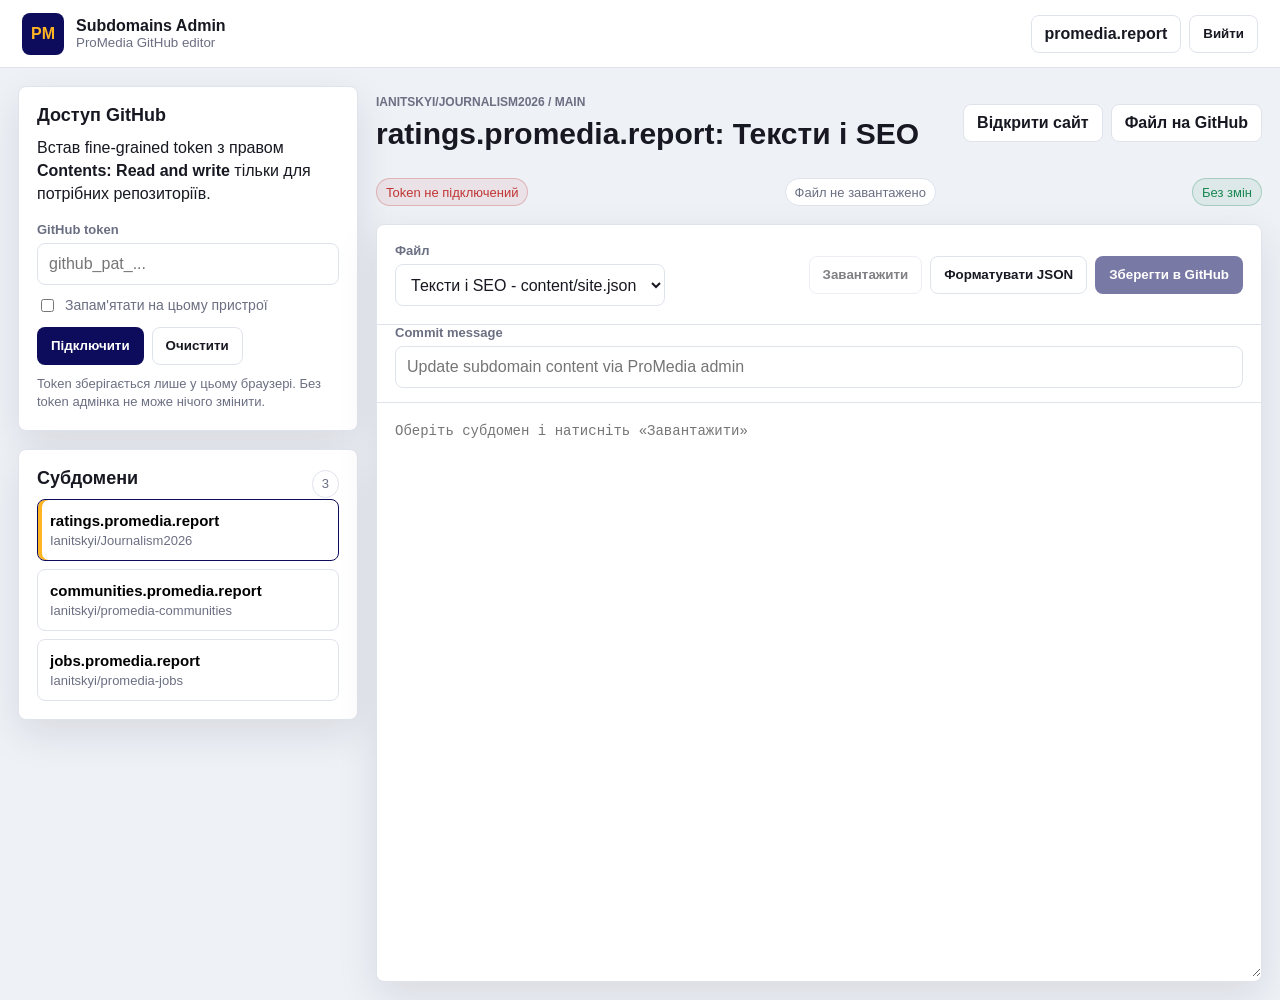
==== index.html @ a7ae4b96 "Create ProMedia subdomains admin" ====
<!doctype html>
<html lang="uk">
<head>
<meta charset="utf-8" />
<meta name="viewport" content="width=device-width, initial-scale=1" />
<meta name="robots" content="noindex,nofollow" />
<title>ProMedia Subdomains Admin</title>
<meta name="description" content="Internal editor for ProMedia GitHub-hosted subdomain content." />
<link rel="stylesheet" href="css/style.css" />
</head>
<body>
<header class="topbar">
  <a class="brand" href="./" aria-label="ProMedia Subdomains Admin">
    <span class="brand-mark">PM</span>
    <span>
      <strong>Subdomains Admin</strong>
      <small>ProMedia GitHub editor</small>
    </span>
  </a>
  <div class="top-actions">
    <a class="btn ghost" href="https://promedia.report" target="_blank" rel="noopener">promedia.report</a>
    <button class="btn ghost" id="logout-btn" type="button">Вийти</button>
  </div>
</header>

<main class="shell">
  <aside class="sidebar">
    <section class="panel token-panel" id="token-panel">
      <h2>Доступ GitHub</h2>
      <p>Встав fine-grained token з правом <strong>Contents: Read and write</strong> тільки для потрібних репозиторіїв.</p>
      <label class="field">
        <span>GitHub token</span>
        <input id="token-input" type="password" autocomplete="off" spellcheck="false" placeholder="github_pat_..." />
      </label>
      <label class="check">
        <input id="remember-token" type="checkbox" />
        <span>Запам'ятати на цьому пристрої</span>
      </label>
      <div class="token-actions">
        <button class="btn primary" id="token-save-btn" type="button">Підключити</button>
        <button class="btn ghost" id="token-clear-btn" type="button">Очистити</button>
      </div>
      <p class="hint">Token зберігається лише у цьому браузері. Без token адмінка не може нічого змінити.</p>
    </section>

    <section class="panel">
      <div class="section-head">
        <h2>Субдомени</h2>
        <span class="pill" id="site-count"></span>
      </div>
      <div class="site-list" id="site-list"></div>
    </section>
  </aside>

  <section class="workspace">
    <div class="workspace-head">
      <div>
        <p class="eyebrow" id="current-repo">Оберіть файл</p>
        <h1 id="current-title">Редактор субдоменів</h1>
      </div>
      <div class="head-actions">
        <a class="btn ghost" id="live-link" href="#" target="_blank" rel="noopener" hidden>Відкрити сайт</a>
        <a class="btn ghost" id="github-link" href="#" target="_blank" rel="noopener" hidden>Файл на GitHub</a>
      </div>
    </div>

    <div class="status-strip" id="status-strip">
      <span id="connection-status">Token не підключений</span>
      <span id="file-status">Файл не завантажено</span>
      <span id="dirty-status">Без змін</span>
    </div>

    <section class="panel editor-panel">
      <div class="editor-toolbar">
        <div>
          <label class="field compact">
            <span>Файл</span>
            <select id="file-select"></select>
          </label>
        </div>
        <div class="toolbar-actions">
          <button class="btn ghost" id="load-btn" type="button">Завантажити</button>
          <button class="btn ghost" id="format-btn" type="button">Форматувати JSON</button>
          <button class="btn primary" id="save-btn" type="button">Зберегти в GitHub</button>
        </div>
      </div>

      <label class="field commit-field">
        <span>Commit message</span>
        <input id="commit-message" type="text" placeholder="Update subdomain content via ProMedia admin" />
      </label>

      <textarea id="editor" spellcheck="false" placeholder="Оберіть субдомен і натисніть «Завантажити»"></textarea>

      <div class="result-box" id="result-box" hidden></div>
    </section>
  </section>
</main>

<script src="js/app.js"></script>
</body>
</html>
---- css/style.css ----
:root {
  --ink: #171821;
  --muted: #6b6f82;
  --line: #dfe3ec;
  --soft: #f4f6fa;
  --paper: #ffffff;
  --navy: #0d0c5c;
  --blue: #2445f5;
  --amber: #ffb423;
  --green: #198754;
  --red: #c03535;
  --shadow: 0 14px 40px rgba(20, 24, 40, .10);
  --radius: 8px;
}

* {
  box-sizing: border-box;
}

body {
  margin: 0;
  min-height: 100vh;
  color: var(--ink);
  background: #eef1f6;
  font-family: Arial, Helvetica, sans-serif;
}

a {
  color: inherit;
}

.topbar {
  min-height: 68px;
  padding: 12px 22px;
  background: var(--paper);
  border-bottom: 1px solid var(--line);
  display: flex;
  align-items: center;
  justify-content: space-between;
  gap: 16px;
  position: sticky;
  top: 0;
  z-index: 10;
}

.brand {
  display: inline-flex;
  align-items: center;
  gap: 12px;
  text-decoration: none;
}

.brand-mark {
  width: 42px;
  height: 42px;
  border-radius: 8px;
  display: grid;
  place-items: center;
  background: var(--navy);
  color: var(--amber);
  font-weight: 800;
  letter-spacing: 0;
}

.brand strong,
.brand small {
  display: block;
}

.brand strong {
  font-size: 16px;
}

.brand small,
.eyebrow,
.hint {
  color: var(--muted);
}

.top-actions,
.head-actions,
.toolbar-actions,
.token-actions {
  display: flex;
  gap: 8px;
  align-items: center;
  flex-wrap: wrap;
}

.shell {
  display: grid;
  grid-template-columns: 340px minmax(0, 1fr);
  gap: 18px;
  padding: 18px;
  max-width: 1480px;
  margin: 0 auto;
}

.sidebar,
.workspace {
  display: grid;
  gap: 18px;
  align-content: start;
}

.panel {
  background: var(--paper);
  border: 1px solid var(--line);
  border-radius: var(--radius);
  box-shadow: var(--shadow);
}

.token-panel,
.panel:not(.editor-panel) {
  padding: 18px;
}

h1,
h2,
p {
  margin-top: 0;
}

h1 {
  margin-bottom: 0;
  font-size: 30px;
  line-height: 1.15;
}

h2 {
  margin-bottom: 10px;
  font-size: 18px;
}

p {
  line-height: 1.45;
}

.hint {
  margin: 10px 0 0;
  font-size: 13px;
}

.section-head,
.workspace-head,
.status-strip,
.editor-toolbar {
  display: flex;
  align-items: center;
  justify-content: space-between;
  gap: 12px;
}

.workspace-head {
  min-height: 74px;
}

.eyebrow {
  margin: 0 0 6px;
  font-size: 12px;
  font-weight: 700;
  letter-spacing: 0;
  text-transform: uppercase;
}

.status-strip {
  flex-wrap: wrap;
}

.status-strip span,
.pill {
  display: inline-flex;
  align-items: center;
  min-height: 28px;
  padding: 5px 9px;
  border-radius: 999px;
  background: var(--paper);
  border: 1px solid var(--line);
  color: var(--muted);
  font-size: 13px;
}

.status-strip .ok {
  color: var(--green);
  border-color: rgba(25, 135, 84, .28);
  background: rgba(25, 135, 84, .08);
}

.status-strip .warn {
  color: #9a6500;
  border-color: rgba(255, 180, 35, .45);
  background: rgba(255, 180, 35, .14);
}

.status-strip .bad {
  color: var(--red);
  border-color: rgba(192, 53, 53, .26);
  background: rgba(192, 53, 53, .08);
}

.field {
  display: grid;
  gap: 6px;
  margin-top: 12px;
}

.field span {
  color: var(--muted);
  font-size: 13px;
  font-weight: 700;
}

.field input,
.field select,
textarea {
  width: 100%;
  border: 1px solid var(--line);
  border-radius: 8px;
  background: #fff;
  color: var(--ink);
  font: inherit;
}

.field input,
.field select {
  min-height: 42px;
  padding: 9px 11px;
}

.field.compact {
  margin: 0;
  min-width: 250px;
}

.commit-field {
  padding: 0 18px 14px;
  margin-top: 0;
}

.check {
  margin: 12px 0;
  display: flex;
  align-items: flex-start;
  gap: 8px;
  color: var(--muted);
  font-size: 14px;
}

.check input {
  margin-top: 2px;
}

.btn {
  min-height: 38px;
  padding: 8px 13px;
  border-radius: 8px;
  border: 1px solid transparent;
  background: #fff;
  color: var(--ink);
  font-weight: 700;
  text-decoration: none;
  cursor: pointer;
  display: inline-flex;
  align-items: center;
  justify-content: center;
}

.btn.primary {
  background: var(--navy);
  color: #fff;
}

.btn.ghost {
  border-color: var(--line);
}

.btn:disabled {
  opacity: .55;
  cursor: not-allowed;
}

.site-list {
  display: grid;
  gap: 8px;
}

.site-btn {
  width: 100%;
  padding: 12px;
  border: 1px solid var(--line);
  border-radius: 8px;
  background: #fff;
  text-align: left;
  cursor: pointer;
}

.site-btn strong,
.site-btn span {
  display: block;
}

.site-btn strong {
  font-size: 15px;
}

.site-btn span {
  margin-top: 4px;
  color: var(--muted);
  font-size: 13px;
}

.site-btn.active {
  border-color: var(--navy);
  box-shadow: inset 4px 0 0 var(--amber);
}

.editor-panel {
  overflow: hidden;
}

.editor-toolbar {
  padding: 18px;
  border-bottom: 1px solid var(--line);
  flex-wrap: wrap;
}

textarea {
  min-height: calc(100vh - 325px);
  resize: vertical;
  border: 0;
  border-top: 1px solid var(--line);
  border-radius: 0;
  padding: 18px;
  font-family: Consolas, "Courier New", monospace;
  font-size: 14px;
  line-height: 1.5;
  tab-size: 2;
}

.result-box {
  margin: 18px;
  padding: 14px;
  border-radius: 8px;
  background: var(--soft);
  border: 1px solid var(--line);
  font-size: 14px;
  line-height: 1.45;
}

.result-box.good {
  border-color: rgba(25, 135, 84, .32);
  background: rgba(25, 135, 84, .08);
}

.result-box.bad {
  border-color: rgba(192, 53, 53, .28);
  background: rgba(192, 53, 53, .08);
}

@media (max-width: 900px) {
  .shell {
    grid-template-columns: 1fr;
    padding: 12px;
  }

  .topbar {
    align-items: flex-start;
    flex-direction: column;
  }

  .top-actions,
  .head-actions,
  .toolbar-actions,
  .token-actions,
  .btn {
    width: 100%;
  }

  .workspace-head,
  .editor-toolbar {
    align-items: stretch;
    flex-direction: column;
  }

  .field.compact {
    min-width: 0;
  }
}
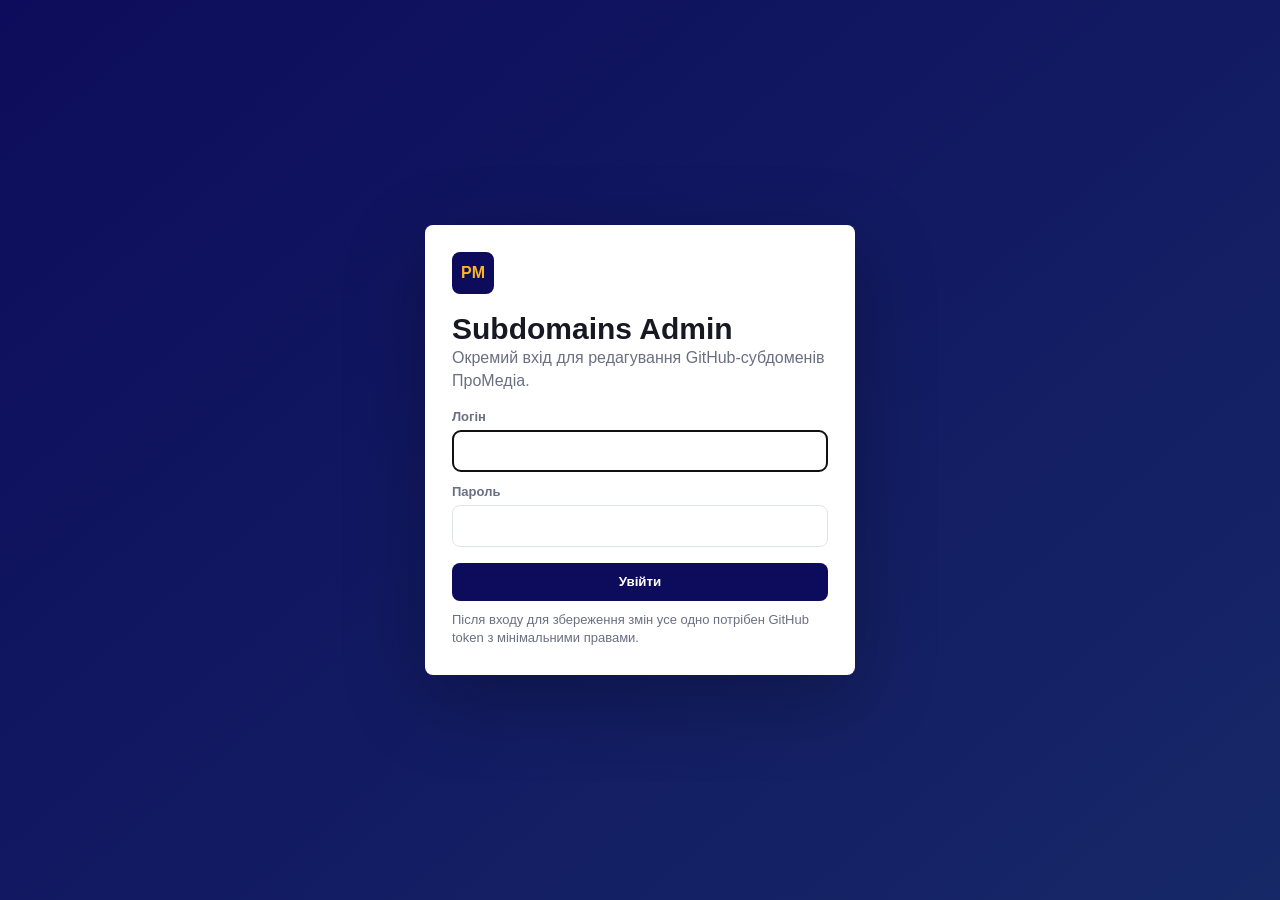
==== commit d6269fa8: "Add admin login gate" ====
--- a/index.html
+++ b/index.html
@@ -9,6 +9,26 @@
 <link rel="stylesheet" href="css/style.css" />
 </head>
 <body>
+<section class="login-screen" id="login-screen">
+  <form class="login-card" id="login-form">
+    <span class="brand-mark">PM</span>
+    <h1>Subdomains Admin</h1>
+    <p>Окремий вхід для редагування GitHub-субдоменів ПроМедіа.</p>
+    <label class="field">
+      <span>Логін</span>
+      <input id="admin-login" type="text" autocomplete="username" spellcheck="false" />
+    </label>
+    <label class="field">
+      <span>Пароль</span>
+      <input id="admin-password" type="password" autocomplete="current-password" />
+    </label>
+    <button class="btn primary login-submit" type="submit">Увійти</button>
+    <div class="login-error" id="login-error" hidden></div>
+    <p class="hint">Після входу для збереження змін усе одно потрібен GitHub token з мінімальними правами.</p>
+  </form>
+</section>
+
+<div id="app-root" hidden>
 <header class="topbar">
   <a class="brand" href="./" aria-label="ProMedia Subdomains Admin">
     <span class="brand-mark">PM</span>
@@ -96,6 +116,7 @@
     </section>
   </section>
 </main>
+</div>
 
 <script src="js/app.js"></script>
 </body>
--- a/css/style.css
+++ b/css/style.css
@@ -25,8 +25,53 @@
   font-family: Arial, Helvetica, sans-serif;
 }
 
+body.locked {
+  background:
+    linear-gradient(140deg, rgba(13, 12, 92, .92), rgba(24, 44, 105, .88)),
+    #0d0c5c;
+}
+
 a {
   color: inherit;
+}
+
+.login-screen {
+  min-height: 100vh;
+  padding: 22px;
+  display: grid;
+  place-items: center;
+}
+
+.login-card {
+  width: min(100%, 430px);
+  padding: 26px;
+  background: var(--paper);
+  border: 1px solid rgba(255, 255, 255, .28);
+  border-radius: var(--radius);
+  box-shadow: 0 24px 80px rgba(0, 0, 0, .26);
+}
+
+.login-card h1 {
+  margin-top: 18px;
+}
+
+.login-card p {
+  color: var(--muted);
+}
+
+.login-submit {
+  width: 100%;
+  margin-top: 16px;
+}
+
+.login-error {
+  margin-top: 12px;
+  padding: 11px 12px;
+  border: 1px solid rgba(192, 53, 53, .28);
+  border-radius: 8px;
+  color: var(--red);
+  background: rgba(192, 53, 53, .08);
+  font-size: 14px;
 }
 
 .topbar {
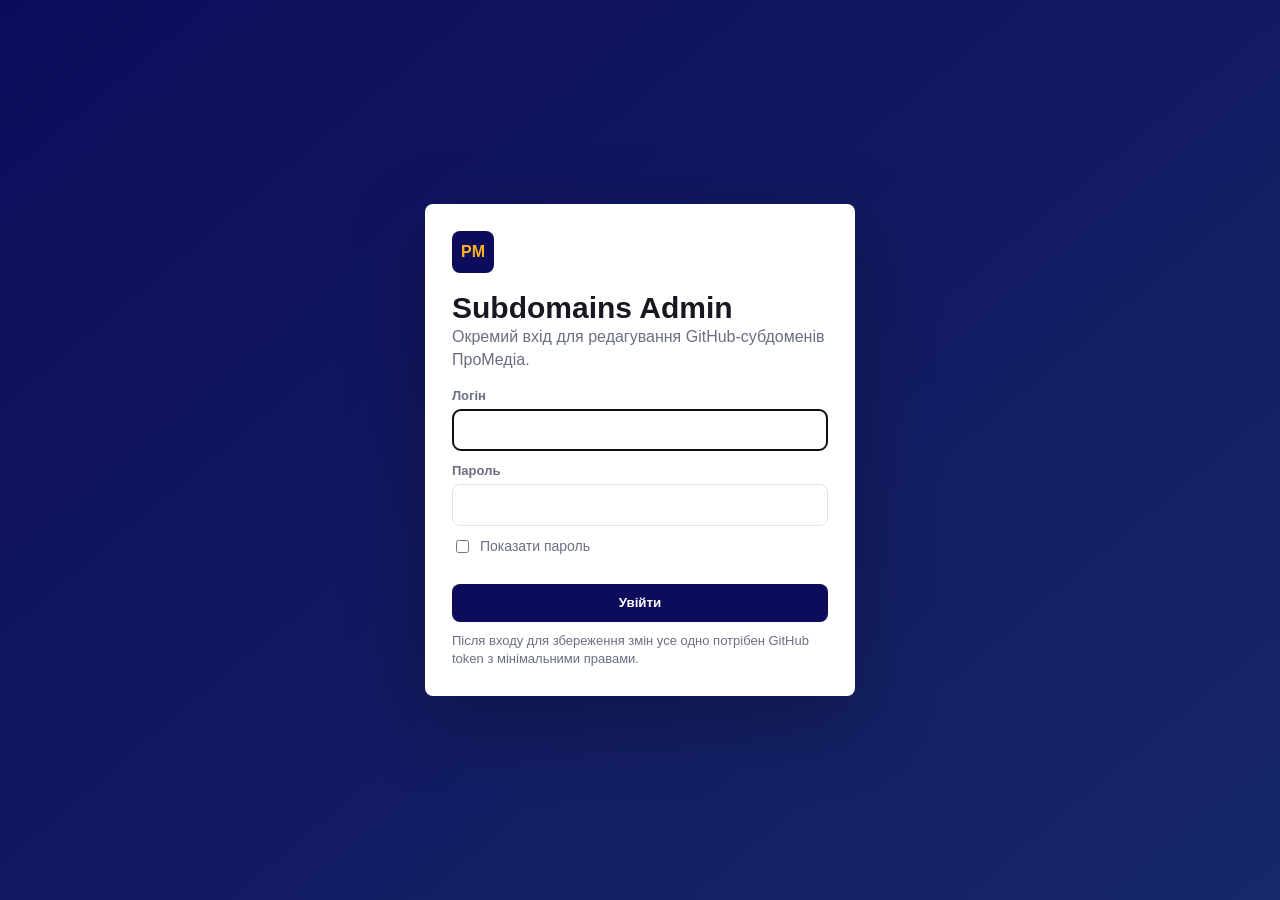
==== commit e5dfaef3: "Make admin login more forgiving" ====
--- a/index.html
+++ b/index.html
@@ -4,9 +4,10 @@
 <meta charset="utf-8" />
 <meta name="viewport" content="width=device-width, initial-scale=1" />
 <meta name="robots" content="noindex,nofollow" />
+<meta http-equiv="Cache-Control" content="no-store" />
 <title>ProMedia Subdomains Admin</title>
 <meta name="description" content="Internal editor for ProMedia GitHub-hosted subdomain content." />
-<link rel="stylesheet" href="css/style.css" />
+<link rel="stylesheet" href="css/style.css?v=20260729-login2" />
 </head>
 <body>
 <section class="login-screen" id="login-screen">
@@ -21,6 +22,10 @@
     <label class="field">
       <span>Пароль</span>
       <input id="admin-password" type="password" autocomplete="current-password" />
+    </label>
+    <label class="check login-check">
+      <input id="show-admin-password" type="checkbox" />
+      <span>Показати пароль</span>
     </label>
     <button class="btn primary login-submit" type="submit">Увійти</button>
     <div class="login-error" id="login-error" hidden></div>
@@ -118,6 +123,6 @@
 </main>
 </div>
 
-<script src="js/app.js"></script>
+<script src="js/app.js?v=20260729-login2"></script>
 </body>
 </html>
--- a/css/style.css
+++ b/css/style.css
@@ -17,6 +17,10 @@
   box-sizing: border-box;
 }
 
+[hidden] {
+  display: none !important;
+}
+
 body {
   margin: 0;
   min-height: 100vh;
@@ -62,6 +66,10 @@
 .login-submit {
   width: 100%;
   margin-top: 16px;
+}
+
+.login-check {
+  margin-bottom: 0;
 }
 
 .login-error {
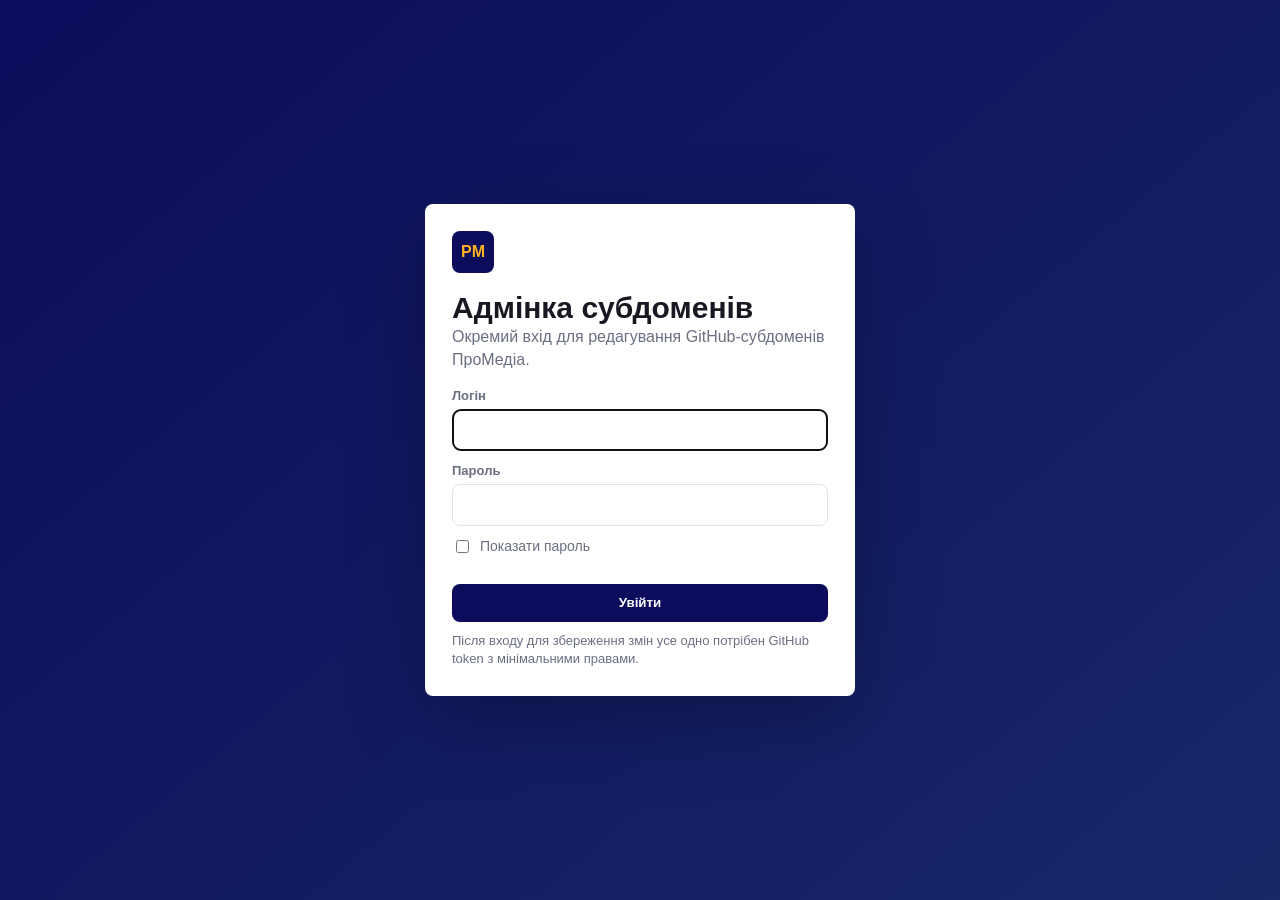
==== commit e2a15dc5: "Make subdomains admin more intuitive" ====
--- a/index.html
+++ b/index.html
@@ -5,15 +5,15 @@
 <meta name="viewport" content="width=device-width, initial-scale=1" />
 <meta name="robots" content="noindex,nofollow" />
 <meta http-equiv="Cache-Control" content="no-store" />
-<title>ProMedia Subdomains Admin</title>
-<meta name="description" content="Internal editor for ProMedia GitHub-hosted subdomain content." />
-<link rel="stylesheet" href="css/style.css?v=20260729-login2" />
+<title>Адмінка субдоменів ПроМедіа</title>
+<meta name="description" content="Зручна адмінка для редагування GitHub-субдоменів ПроМедіа." />
+<link rel="stylesheet" href="css/style.css?v=20260729-intuitive" />
 </head>
 <body>
 <section class="login-screen" id="login-screen">
   <form class="login-card" id="login-form">
     <span class="brand-mark">PM</span>
-    <h1>Subdomains Admin</h1>
+    <h1>Адмінка субдоменів</h1>
     <p>Окремий вхід для редагування GitHub-субдоменів ПроМедіа.</p>
     <label class="field">
       <span>Логін</span>
@@ -38,8 +38,8 @@
   <a class="brand" href="./" aria-label="ProMedia Subdomains Admin">
     <span class="brand-mark">PM</span>
     <span>
-      <strong>Subdomains Admin</strong>
-      <small>ProMedia GitHub editor</small>
+      <strong>Адмінка субдоменів</strong>
+      <small>ПроМедіа</small>
     </span>
   </a>
   <div class="top-actions">
@@ -51,8 +51,9 @@
 <main class="shell">
   <aside class="sidebar">
     <section class="panel token-panel" id="token-panel">
-      <h2>Доступ GitHub</h2>
-      <p>Встав fine-grained token з правом <strong>Contents: Read and write</strong> тільки для потрібних репозиторіїв.</p>
+      <div class="step-label">Крок 1</div>
+      <h2>Доступ для збереження</h2>
+      <p>Щоб зберегти зміни, встав GitHub token з правом <strong>Contents: Read and write</strong> тільки для потрібних репозиторіїв.</p>
       <label class="field">
         <span>GitHub token</span>
         <input id="token-input" type="password" autocomplete="off" spellcheck="false" placeholder="github_pat_..." />
@@ -65,12 +66,15 @@
         <button class="btn primary" id="token-save-btn" type="button">Підключити</button>
         <button class="btn ghost" id="token-clear-btn" type="button">Очистити</button>
       </div>
-      <p class="hint">Token зберігається лише у цьому браузері. Без token адмінка не може нічого змінити.</p>
+      <p class="hint">Без token можна бачити інтерфейс, але не можна завантажити чи зберегти файл.</p>
     </section>
 
     <section class="panel">
       <div class="section-head">
-        <h2>Субдомени</h2>
+        <div>
+          <div class="step-label">Крок 2</div>
+          <h2>Що редагуємо</h2>
+        </div>
         <span class="pill" id="site-count"></span>
       </div>
       <div class="site-list" id="site-list"></div>
@@ -78,10 +82,26 @@
   </aside>
 
   <section class="workspace">
+    <section class="guide panel">
+      <div class="guide-step">
+        <strong>1</strong>
+        <span>Підключи GitHub token у лівій колонці.</span>
+      </div>
+      <div class="guide-step">
+        <strong>2</strong>
+        <span>Обери субдомен і потрібний розділ.</span>
+      </div>
+      <div class="guide-step">
+        <strong>3</strong>
+        <span>Натисни «Завантажити», зміни поля і збережи.</span>
+      </div>
+    </section>
+
     <div class="workspace-head">
       <div>
-        <p class="eyebrow" id="current-repo">Оберіть файл</p>
+        <p class="eyebrow" id="current-repo">Оберіть розділ</p>
         <h1 id="current-title">Редактор субдоменів</h1>
+        <p class="current-help" id="current-help"></p>
       </div>
       <div class="head-actions">
         <a class="btn ghost" id="live-link" href="#" target="_blank" rel="noopener" hidden>Відкрити сайт</a>
@@ -99,13 +119,16 @@
       <div class="editor-toolbar">
         <div>
           <label class="field compact">
-            <span>Файл</span>
+            <span>Розділ</span>
             <select id="file-select"></select>
           </label>
         </div>
         <div class="toolbar-actions">
           <button class="btn ghost" id="load-btn" type="button">Завантажити</button>
-          <button class="btn ghost" id="format-btn" type="button">Форматувати JSON</button>
+          <div class="mode-switch" id="mode-switch" hidden>
+            <button class="mode-btn active" type="button" data-mode="form">Зручні поля</button>
+            <button class="mode-btn" type="button" data-mode="code">Код</button>
+          </div>
           <button class="btn primary" id="save-btn" type="button">Зберегти в GitHub</button>
         </div>
       </div>
@@ -115,7 +138,22 @@
         <input id="commit-message" type="text" placeholder="Update subdomain content via ProMedia admin" />
       </label>
 
-      <textarea id="editor" spellcheck="false" placeholder="Оберіть субдомен і натисніть «Завантажити»"></textarea>
+      <div class="empty-state" id="empty-state">
+        <h2>Почни із завантаження файлу</h2>
+        <p>Після підключення GitHub token натисни «Завантажити». Для текстів і SEO відкриється зручна форма з полями. Технічний код можна переглянути у вкладці «Код».</p>
+      </div>
+
+      <div class="form-editor" id="form-editor" hidden></div>
+
+      <div class="raw-editor-wrap" id="raw-editor-wrap" hidden>
+        <div class="raw-warning" id="raw-warning" hidden>
+          Це технічний режим. Змінюй код тільки якщо точно розумієш, що редагуєш.
+        </div>
+        <div class="raw-actions">
+          <button class="btn ghost" id="format-btn" type="button">Форматувати JSON</button>
+        </div>
+        <textarea id="editor" spellcheck="false" placeholder="Оберіть субдомен і натисніть «Завантажити»"></textarea>
+      </div>
 
       <div class="result-box" id="result-box" hidden></div>
     </section>
@@ -123,6 +161,6 @@
 </main>
 </div>
 
-<script src="js/app.js?v=20260729-login2"></script>
+<script src="js/app.js?v=20260729-intuitive"></script>
 </body>
 </html>
--- a/css/style.css
+++ b/css/style.css
@@ -142,7 +142,7 @@
 
 .shell {
   display: grid;
-  grid-template-columns: 340px minmax(0, 1fr);
+  grid-template-columns: 360px minmax(0, 1fr);
   gap: 18px;
   padding: 18px;
   max-width: 1480px;
@@ -192,6 +192,15 @@
 .hint {
   margin: 10px 0 0;
   font-size: 13px;
+}
+
+.step-label {
+  margin-bottom: 5px;
+  color: var(--blue);
+  font-size: 11px;
+  font-weight: 800;
+  letter-spacing: 0;
+  text-transform: uppercase;
 }
 
 .section-head,
@@ -206,6 +215,51 @@
 
 .workspace-head {
   min-height: 74px;
+}
+
+.current-help {
+  max-width: 72ch;
+  margin: 8px 0 0;
+  color: var(--muted);
+  font-size: 14px;
+}
+
+.guide {
+  display: grid;
+  grid-template-columns: repeat(3, minmax(0, 1fr));
+  gap: 0;
+  overflow: hidden;
+}
+
+.guide-step {
+  display: flex;
+  gap: 10px;
+  align-items: center;
+  min-height: 72px;
+  padding: 14px 16px;
+  border-right: 1px solid var(--line);
+}
+
+.guide-step:last-child {
+  border-right: 0;
+}
+
+.guide-step strong {
+  width: 30px;
+  height: 30px;
+  flex: none;
+  display: grid;
+  place-items: center;
+  border-radius: 50%;
+  background: var(--navy);
+  color: #fff;
+  font-size: 14px;
+}
+
+.guide-step span {
+  color: var(--muted);
+  font-size: 14px;
+  line-height: 1.35;
 }
 
 .eyebrow {
@@ -348,7 +402,8 @@
 }
 
 .site-btn strong,
-.site-btn span {
+.site-btn span,
+.site-btn em {
   display: block;
 }
 
@@ -360,6 +415,14 @@
   margin-top: 4px;
   color: var(--muted);
   font-size: 13px;
+}
+
+.site-btn em {
+  margin-top: 6px;
+  color: var(--ink);
+  font-size: 13px;
+  font-style: normal;
+  line-height: 1.35;
 }
 
 .site-btn.active {
@@ -377,11 +440,148 @@
   flex-wrap: wrap;
 }
 
+.mode-switch {
+  min-height: 38px;
+  padding: 3px;
+  display: inline-flex;
+  gap: 3px;
+  align-items: center;
+  border: 1px solid var(--line);
+  border-radius: 8px;
+  background: var(--soft);
+}
+
+.mode-btn {
+  min-height: 30px;
+  padding: 5px 10px;
+  border: 0;
+  border-radius: 6px;
+  background: transparent;
+  color: var(--muted);
+  font-weight: 700;
+  cursor: pointer;
+}
+
+.mode-btn.active {
+  background: #fff;
+  color: var(--navy);
+  box-shadow: 0 1px 5px rgba(20, 24, 40, .08);
+}
+
+.empty-state {
+  padding: 34px 18px 42px;
+  text-align: center;
+}
+
+.empty-state h2 {
+  margin-bottom: 8px;
+}
+
+.empty-state p {
+  max-width: 58ch;
+  margin: 0 auto;
+  color: var(--muted);
+}
+
+.form-editor {
+  padding: 18px;
+  display: grid;
+  gap: 14px;
+}
+
+.form-section {
+  border: 1px solid var(--line);
+  border-radius: 8px;
+  overflow: hidden;
+  background: #fff;
+}
+
+.form-section > summary {
+  padding: 13px 14px;
+  background: var(--soft);
+  cursor: pointer;
+  font-weight: 800;
+}
+
+.form-section-body {
+  padding: 14px;
+  display: grid;
+  gap: 12px;
+}
+
+.form-grid {
+  display: grid;
+  grid-template-columns: repeat(2, minmax(0, 1fr));
+  gap: 12px;
+}
+
+.smart-field {
+  display: grid;
+  gap: 6px;
+}
+
+.smart-field.wide {
+  grid-column: 1 / -1;
+}
+
+.smart-field label {
+  color: var(--muted);
+  font-size: 13px;
+  font-weight: 800;
+}
+
+.smart-field small {
+  color: var(--muted);
+  font-size: 12px;
+}
+
+.smart-field input,
+.smart-field textarea,
+.smart-field select {
+  width: 100%;
+  border: 1px solid var(--line);
+  border-radius: 8px;
+  padding: 9px 11px;
+  color: var(--ink);
+  background: #fff;
+  font: inherit;
+}
+
+.smart-field textarea {
+  min-height: 94px;
+  resize: vertical;
+  border-top: 1px solid var(--line);
+  font-family: Arial, Helvetica, sans-serif;
+  line-height: 1.45;
+}
+
+.raw-editor-wrap {
+  border-top: 1px solid var(--line);
+}
+
+.raw-actions {
+  display: flex;
+  justify-content: flex-end;
+  padding: 12px 18px;
+  border-bottom: 1px solid var(--line);
+  background: var(--soft);
+}
+
+.raw-warning {
+  margin: 18px 18px 0;
+  padding: 11px 12px;
+  border-radius: 8px;
+  background: rgba(255, 180, 35, .14);
+  border: 1px solid rgba(255, 180, 35, .45);
+  color: #805400;
+  font-size: 14px;
+}
+
 textarea {
   min-height: calc(100vh - 325px);
   resize: vertical;
   border: 0;
-  border-top: 1px solid var(--line);
+  border-top: 0;
   border-radius: 0;
   padding: 18px;
   font-family: Consolas, "Courier New", monospace;
@@ -430,11 +630,30 @@
   }
 
   .workspace-head,
-  .editor-toolbar {
+  .editor-toolbar,
+  .guide {
     align-items: stretch;
     flex-direction: column;
   }
 
+  .guide {
+    display: grid;
+    grid-template-columns: 1fr;
+  }
+
+  .guide-step {
+    border-right: 0;
+    border-bottom: 1px solid var(--line);
+  }
+
+  .guide-step:last-child {
+    border-bottom: 0;
+  }
+
+  .form-grid {
+    grid-template-columns: 1fr;
+  }
+
   .field.compact {
     min-width: 0;
   }
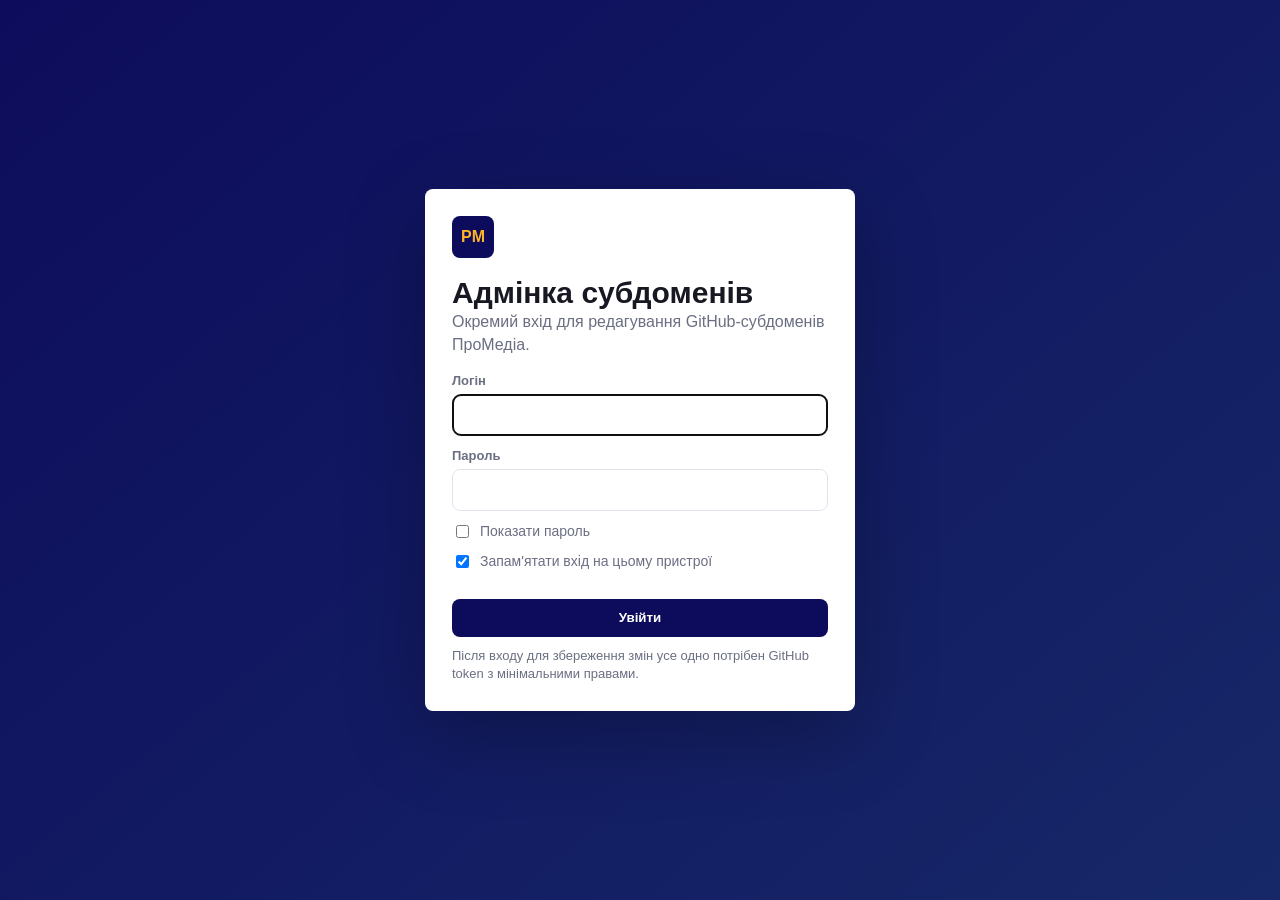
==== commit 5e4466e2: "Remember subdomains admin login" ====
--- a/index.html
+++ b/index.html
@@ -26,6 +26,10 @@
     <label class="check login-check">
       <input id="show-admin-password" type="checkbox" />
       <span>Показати пароль</span>
+    </label>
+    <label class="check login-check">
+      <input id="remember-admin-login" type="checkbox" checked />
+      <span>Запам'ятати вхід на цьому пристрої</span>
     </label>
     <button class="btn primary login-submit" type="submit">Увійти</button>
     <div class="login-error" id="login-error" hidden></div>
@@ -161,6 +165,6 @@
 </main>
 </div>
 
-<script src="js/app.js?v=20260729-intuitive"></script>
+<script src="js/app.js?v=20260729-remember-login"></script>
 </body>
 </html>
